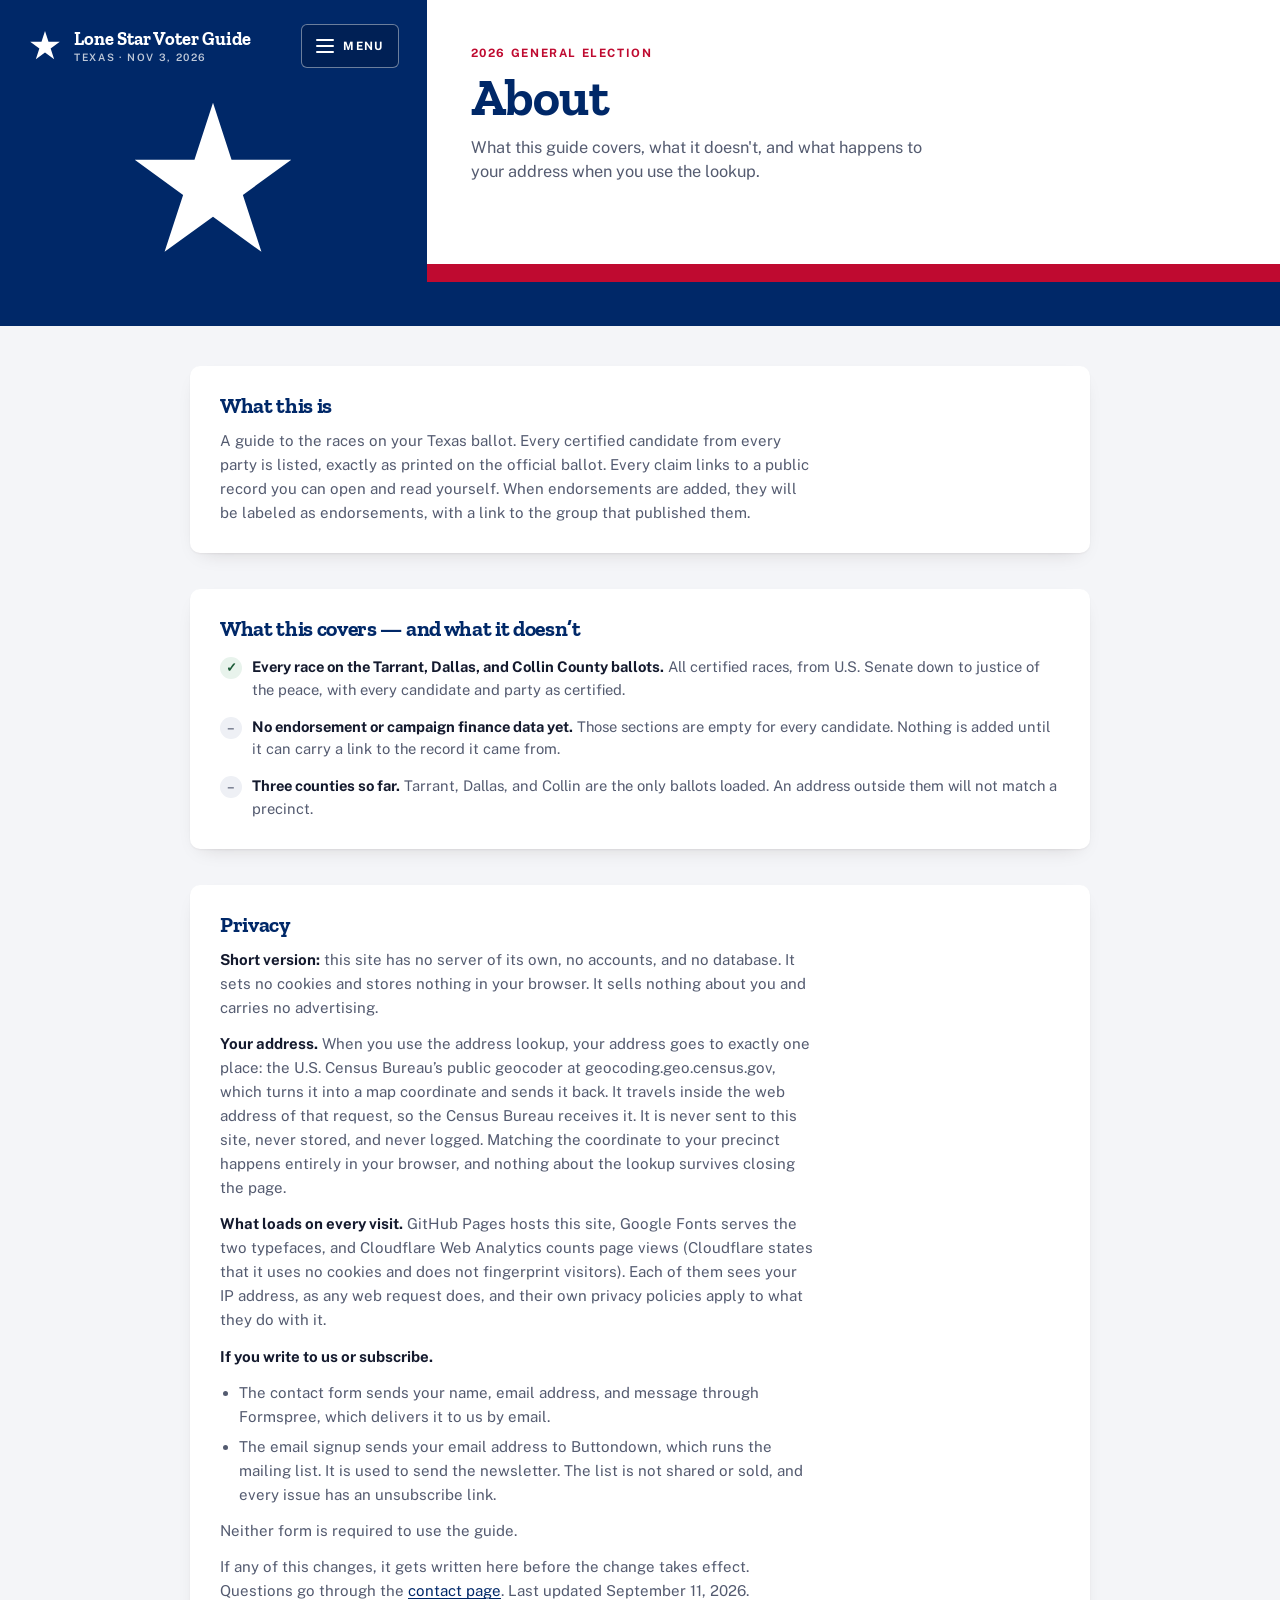
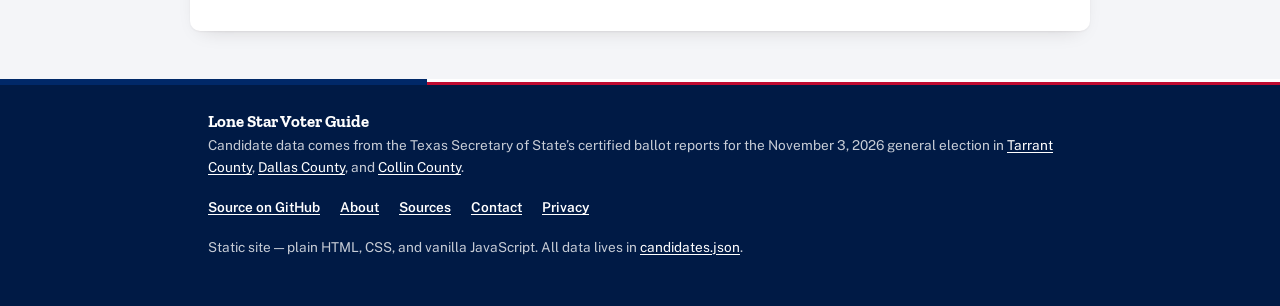
==== about.html @ c7fd29d8 "Rename to Lone Star Voter Guide and apply flag redesign" ====
<!DOCTYPE html>
<html lang="en">
<head>
<meta charset="utf-8">
<meta name="viewport" content="width=device-width, initial-scale=1">
<title>About &mdash; Lone Star Voter Guide</title>
<meta name="description" content="What the Lone Star Voter Guide covers and what it doesn't, and how your address is handled.">
<meta name="theme-color" content="#002868">
<link rel="icon" href="favicon.svg" type="image/svg+xml">
<link rel="preconnect" href="https://fonts.googleapis.com">
<link rel="preconnect" href="https://fonts.gstatic.com" crossorigin>
<link rel="stylesheet" href="https://fonts.googleapis.com/css2?family=Public+Sans:wght@400;500;600;700;800&family=Zilla+Slab:wght@600;700&display=swap">
<link rel="stylesheet" href="styles.css">
</head>
<body class="page-about">

<header class="site-header">
  <div class="hoist">
    <div class="masthead">
      <a class="brand" href="index.html">
        <svg class="brand-star" viewBox="0 0 100 100" aria-hidden="true" focusable="false"><path fill="currentColor" d="M50 6 L60.3 37.6 L93.5 37.6 L66.6 57.2 L76.9 88.8 L50 69.3 L23.1 88.8 L33.4 57.2 L6.5 37.6 L39.7 37.6 Z"/></svg>
        <span class="brand-name">Lone Star Voter Guide<small>Texas &middot; Nov 3, 2026</small></span>
      </a>
      <button type="button" class="nav-toggle" id="nav-toggle"
        aria-expanded="false" aria-controls="site-nav">
        <span class="nav-bars" aria-hidden="true"></span>
        <span>Menu</span>
      </button>
    </div>

    <nav class="site-nav" id="site-nav" aria-label="Site">
      <ul>
        <li><a href="index.html">Guide</a></li>
        <li><a href="about.html" aria-current="page">About</a></li>
        <li><a href="contact.html">Contact</a></li>
      </ul>
    </nav>

    <svg class="hoist-star" viewBox="0 0 100 100" aria-hidden="true" focusable="false"><path fill="currentColor" d="M50 6 L60.3 37.6 L93.5 37.6 L66.6 57.2 L76.9 88.8 L50 69.3 L23.1 88.8 L33.4 57.2 L6.5 37.6 L39.7 37.6 Z"/></svg>
  </div>

  <div class="stripes">
    <div class="stripe-white">
      <div class="stripe-inner">
        <p class="eyebrow">2026 general election</p>
        <h1>About</h1>
        <p class="mission">What this guide covers, what it doesn't, and what happens to your address
      when you use the lookup.</p>
      </div>
    </div>
    <div class="stripe-red stripe-thin" aria-hidden="true"></div>
  </div>
</header>

<div class="wrap page">

  <section class="panel about" aria-labelledby="what-title">
    <h2 id="what-title">What this is</h2>
    <p>A guide to the races on your Texas ballot. Every certified candidate from every party is
      listed, exactly as printed on the official ballot. Every claim links to a public record you
      can open and read yourself. When endorsements are added, they will be labeled as
      endorsements, with a link to the group that published them.</p>
  </section>

  <section class="panel scope" aria-labelledby="scope-title">
    <h2 id="scope-title">What this covers &mdash; and what it doesn&rsquo;t</h2>
    <ul class="scope-list">
      <li class="scope-yes"><strong>Every race on the Tarrant, Dallas, and Collin County ballots.</strong>
        All certified races, from U.S. Senate down to justice of the peace, with every candidate
        and party as certified.</li>
      <li class="scope-no"><strong>No endorsement or campaign finance data yet.</strong> Those
        sections are empty for every candidate. Nothing is added until it can carry a link to the
        record it came from.</li>
      <li class="scope-no"><strong>Three counties so far.</strong> Tarrant, Dallas, and Collin are the
        only ballots loaded. An address outside them will not match a precinct.</li>
    </ul>
  </section>

  <section class="panel about" id="privacy" aria-labelledby="privacy-title">
    <h2 id="privacy-title">Privacy</h2>
    <p><strong>Short version:</strong> this site has no server of its own, no accounts, and no
      database. It sets no cookies and stores nothing in your browser. It sells nothing about you
      and carries no advertising.</p>

    <p><strong>Your address.</strong> When you use the address lookup, your address goes to exactly
      one place: the U.S. Census Bureau&rsquo;s public geocoder at geocoding.geo.census.gov, which
      turns it into a map coordinate and sends it back. It travels inside the web address of that
      request, so the Census Bureau receives it. It is never sent to this site, never stored, and
      never logged. Matching the coordinate to your precinct happens entirely in your browser, and
      nothing about the lookup survives closing the page.</p>

    <p><strong>What loads on every visit.</strong> GitHub Pages hosts this site, Google Fonts serves
      the two typefaces, and Cloudflare Web Analytics counts page views (Cloudflare states that it
      uses no cookies and does not fingerprint visitors). Each of them sees your IP address, as any
      web request does, and their own privacy policies apply to what they do with it.</p>

    <p><strong>If you write to us or subscribe.</strong></p>
    <ul>
      <li>The contact form sends your name, email address, and message through Formspree, which
        delivers it to us by email.</li>
      <li>The email signup sends your email address to Buttondown, which runs the mailing list. It
        is used to send the newsletter. The list is not shared or sold, and every issue has an
        unsubscribe link.</li>
    </ul>
    <p>Neither form is required to use the guide.</p>

    <p>If any of this changes, it gets written here before the change takes effect. Questions go
      through the <a href="contact.html">contact page</a>. Last updated September 11, 2026.</p>
  </section>

</div>

<footer class="site-footer">
  <div class="wrap">
    <p class="footer-name">Lone Star Voter Guide</p>
    <p>Candidate data comes from the Texas Secretary of State&rsquo;s certified ballot reports for
      the November 3, 2026 general election in
      <a href="sources/ballot-certification-2026-11-03.pdf">Tarrant County</a>,
      <a href="sources/ballot-certification-dallas-2026-11-03.pdf">Dallas County</a>, and
      <a href="sources/ballot-certification-collin-2026-11-03.pdf">Collin County</a>.</p>
    <ul class="footer-links">
      <li><a href="https://github.com/andrewwimmer/texas-voter-guide">Source on GitHub</a></li>
      <li><a href="about.html">About</a></li>
      <li><a href="sources.html">Sources</a></li>
      <li><a href="contact.html">Contact</a></li>
      <li><a href="about.html#privacy">Privacy</a></li>
    </ul>
    <p>Static site &mdash; plain HTML, CSS, and vanilla JavaScript. All data lives in
      <a href="candidates.json">candidates.json</a>.</p>
  </div>
</footer>

<script src="nav.js"></script>
<!-- Cloudflare Web Analytics --><script type='module' src='https://static.cloudflareinsights.com/beacon.min.js' data-cf-beacon='{"token": "117463850c114cb5905c8908d6b514a8"}'></script><!-- End Cloudflare Web Analytics -->
</body>
</html>
---- styles.css ----
/* Lone Star Voter Guide — presentation only.

   Mobile first: every base rule targets a phone held in one hand, and
   min-width queries only ever add width, never rearrange meaning.

   The page has three densities, in this order, and the spacing scale exists
   to keep them apart: a heavy red hero, a run of quiet explanatory panels,
   and then the ballot itself — a long list that has to stay scannable for
   several hundred lines. */

:root {
  --bg: #f4f5f8;
  --surface: #ffffff;
  --surface-sunk: #eef0f5;
  --text: #141a2e;
  --muted: #545b70;
  --faint: #6f7588;
  --line: #dde0e8;
  --line-strong: #c3c8d4;
  --hairline: #eceef3;

  --accent: #002868;          /* Texas flag blue; 13:1 on --bg */
  --accent-dark: #001a45;
  --accent-deep: #00133a;
  --accent-soft: #eaeef6;
  --accent-line: #c7d0e2;

  /* The flag itself. Blue is also --accent; red is kept to the header stripe,
     the election-day tile, and a few calls to action, never candidate rows. */
  --flag-blue: #002868;
  --flag-red: #bf0a30;
  --flag-red-dark: #940826;

  --warn-bg: #fdf6e6;
  --warn-line: #d6a94a;
  --warn-accent: #9a6b0e;
  --warn-text: #4a3a12;

  /* Party colors carry no meaning on their own — every chip also states the
     party in words and stamps a distinctly shaped glyph. Color is the third
     signal, never the only one. */
  --rep: #8a1518;
  --rep-bg: #f9ecea;
  --dem: #164a80;
  --dem-bg: #eaf1f8;
  --lib: #7a5310;
  --lib-bg: #fbf2df;
  --grn: #1b5b37;
  --grn-bg: #e8f3ec;

  --serif: "Zilla Slab", Rockwell, "Roboto Slab", Georgia, serif;
  --sans: "Public Sans", -apple-system, BlinkMacSystemFont, "Segoe UI", Roboto, Arial, sans-serif;

  --r-sm: 6px;
  --r: 10px;
  --r-lg: 14px;

  /* Cards are lifted off the page instead of boxed in. Two layers: a tight
     contact shadow so edges read at all, and a wide soft one for depth. */
  --shadow: 0 1px 2px rgba(40, 26, 22, 0.05), 0 8px 20px -12px rgba(40, 26, 22, 0.22);
  --shadow-lift: 0 2px 4px rgba(40, 26, 22, 0.06), 0 14px 30px -14px rgba(40, 26, 22, 0.28);

  /* One spacing rhythm for the whole page. Panels sit a --gap apart;
     jurisdiction groups get --gap-group, which is deliberately much larger —
     that gap is the only thing separating one office's races from the next. */
  --gap: 28px;
  --gap-group: 56px;
}

* { box-sizing: border-box; }

html {
  -webkit-text-size-adjust: 100%;
  scroll-behavior: smooth;
  color-scheme: light;
}

body {
  margin: 0;
  background: var(--bg);
  color: var(--text);
  font-family: var(--sans);
  font-size: 17px;
  line-height: 1.6;
  -webkit-font-smoothing: antialiased;
  text-rendering: optimizeLegibility;
}

h1, h2, h3 {
  font-family: var(--serif);
  font-weight: 700;
  line-height: 1.15;
  letter-spacing: -0.015em;
  color: var(--accent);
}

p { margin: 0 0 12px; }
p:last-child { margin-bottom: 0; }

.wrap {
  max-width: 900px;
  margin: 0 auto;
  padding: 0 18px;
}

a {
  color: var(--accent);
  text-underline-offset: 2px;
  text-decoration-thickness: 1px;
}

a:hover { color: var(--accent-dark); }

:focus-visible {
  outline: 3px solid var(--accent);
  outline-offset: 2px;
  border-radius: 4px;
}

.visually-hidden {
  position: absolute;
  width: 1px;
  height: 1px;
  margin: -1px;
  padding: 0;
  overflow: hidden;
  clip-path: inset(50%);
  white-space: nowrap;
}

/* Shared eyebrow: small, tracked, uppercase. Used above every major heading
   so each section announces its kind before its name. */
.eyebrow {
  margin: 0 0 8px;
  font-family: var(--sans);
  font-size: 0.72rem;
  font-weight: 700;
  text-transform: uppercase;
  letter-spacing: 0.14em;
  color: var(--faint);
}

/* ==========================================================================
   Header — laid out as the Texas flag. A blue hoist carries the lone star,
   the name, and the menu; beside it (below it on a phone) a white stripe
   holds the page title and a red stripe holds the one thing to do here:
   the address lookup. Pages without a lookup keep a thin red stripe so the
   flag still reads.
   ========================================================================== */

.site-header {
  display: grid;
  grid-template-columns: 1fr;
  background: var(--flag-blue);
  color: #fff;
}

.hoist {
  display: flex;
  flex-direction: column;
  padding: 14px 18px;
  background: var(--flag-blue);
}

.brand {
  display: inline-flex;
  align-items: center;
  gap: 12px;
  min-height: 44px;
  color: #fff;
  text-decoration: none;
}

.brand:hover { color: #fff; }

.brand-star {
  flex: 0 0 auto;
  width: 34px;
  height: 34px;
}

.brand-name {
  font-family: var(--serif);
  font-weight: 700;
  font-size: 1.15rem;
  line-height: 1.1;
}

.brand-name small {
  display: block;
  margin-top: 3px;
  font-family: var(--sans);
  font-size: 0.64rem;
  font-weight: 600;
  letter-spacing: 0.16em;
  text-transform: uppercase;
  color: rgba(255, 255, 255, 0.75);
}

/* The big star only appears once the hoist becomes its own column. */
.hoist-star { display: none; }

.stripes { display: grid; }

.stripe-white {
  padding: 28px 18px 26px;
  background: #fff;
  color: var(--text);
}

.stripe-inner { max-width: 660px; }

.stripe-white .eyebrow {
  margin-bottom: 10px;
  color: var(--flag-red);
}

.site-header h1 {
  margin: 0 0 10px;
  font-size: clamp(2.2rem, 9vw, 3.2rem);
  line-height: 1.02;
  letter-spacing: -0.01em;
  color: var(--flag-blue);
  text-wrap: balance;
}

.mission {
  margin: 0;
  max-width: 46ch;
  font-size: 1.02rem;
  line-height: 1.5;
  color: var(--muted);
}

.stripe-red {
  background: var(--flag-red);
  color: #fff;
}

.stripe-thin { height: 12px; }

/* ---------- The lookup, living in the red stripe ----------
   .site-header .lookup outranks the plain .panel/.lookup card rules further
   down, including their wider-screen padding. */

.site-header .lookup {
  margin: 0;
  padding: 22px 18px 26px;
  background: var(--flag-red);
  border-radius: 0;
  box-shadow: none;
}

.site-header .lookup h2 {
  margin: 0 0 12px;
  font-size: 1.4rem;
  color: #fff;
}

.site-header .lookup-form label { color: rgba(255, 255, 255, 0.88); }

.site-header .lookup-row input {
  background: #fff;
  border: 2px solid #fff;
}

.site-header .lookup-row input:focus-visible {
  outline: 3px solid var(--flag-blue);
  outline-offset: 0;
}

.site-header .lookup-row button {
  font-weight: 700;
  background: var(--flag-blue);
}

.site-header .lookup-row button:hover:not(:disabled) { background: var(--accent-dark); }

.site-header .lookup-row button:focus-visible,
.site-header .brand:focus-visible {
  outline: 3px solid #fff;
  outline-offset: 2px;
}

.site-header .lookup-privacy {
  background: rgba(0, 0, 0, 0.16);
  color: rgba(255, 255, 255, 0.92);
}

.site-header .lookup-privacy strong { color: #fff; }
.site-header .lookup-privacy code { background: rgba(255, 255, 255, 0.16); }

.coverage {
  margin: 14px 0 0;
  padding: 10px 14px;
  max-width: 62ch;
  border-left: 4px solid rgba(255, 255, 255, 0.6);
  border-radius: 0 var(--r-sm) var(--r-sm) 0;
  background: rgba(0, 0, 0, 0.16);
  font-size: 0.9rem;
  line-height: 1.5;
  color: rgba(255, 255, 255, 0.92);
}

.coverage strong { color: #fff; }

/* Status and the matched-precinct panel keep their own light backgrounds, so
   they take dark text back from the header. */
.site-header .lookup-status { color: var(--muted); }
.site-header .lookup-status-warn { color: var(--warn-text); }
.site-header .lookup-status-error { color: var(--accent-dark); }
.site-header .lookup-result { color: var(--text); }

@media (min-width: 620px) {
  .stripe-white { padding: 36px 28px 30px; }
  .site-header .lookup { padding: 26px 28px 30px; }
}

@media (min-width: 900px) {
  .site-header { grid-template-columns: minmax(300px, 1fr) 2fr; }

  .hoist { padding: 24px 28px 30px; }

  .hoist-star {
    display: block;
    width: 58%;
    max-width: 180px;
    margin: auto;
    padding-block: 24px;
  }

  .stripe-white { padding: 44px 44px 36px; }
  .site-header .lookup { padding: 30px 44px 34px; }
  .stripe-thin { height: 18px; padding: 0; }
}


/* ---------- Masthead + navigation ----------
   A hamburger at every width: the links stay collapsed behind the button on
   desktop as on a phone. The button is the single source of state
   (aria-expanded); .is-open on the nav is only ever derived from it. */

.masthead {
  display: flex;
  align-items: center;
  justify-content: space-between;
  gap: 16px;
}

.masthead .eyebrow { margin-bottom: 0; }

.nav-toggle {
  flex: 0 0 auto;
  display: inline-flex;
  align-items: center;
  gap: 9px;
  min-height: 44px;
  padding: 9px 14px;
  font: inherit;
  font-size: 0.72rem;
  font-weight: 700;
  text-transform: uppercase;
  letter-spacing: 0.12em;
  color: #fff;
  background: rgba(0, 0, 0, 0.18);
  border: 1px solid rgba(255, 255, 255, 0.42);
  border-radius: var(--r-sm);
  cursor: pointer;
  -webkit-appearance: none;
  appearance: none;
}

.nav-toggle:hover { background: rgba(0, 0, 0, 0.3); }

/* The red band swallows a red focus ring, so the hero's controls take a white
   one instead. */
.nav-toggle:focus-visible,
.site-nav a:focus-visible {
  outline: 3px solid #fff;
  outline-offset: 2px;
}

/* Three bars from one element: the middle is the span, the outer two its
   pseudo-elements. Open, the middle drops out and the others cross. */
.nav-bars,
.nav-bars::before,
.nav-bars::after {
  display: block;
  width: 18px;
  height: 2px;
  background: #fff;
  border-radius: 2px;
  transition: transform 0.16s ease, top 0.16s ease, background-color 0.16s ease;
}

.nav-bars {
  position: relative;
}

.nav-bars::before,
.nav-bars::after {
  content: "";
  position: absolute;
  left: 0;
}

.nav-bars::before { top: -6px; }
.nav-bars::after { top: 6px; }

.nav-toggle[aria-expanded="true"] .nav-bars { background: transparent; }

.nav-toggle[aria-expanded="true"] .nav-bars::before {
  top: 0;
  transform: rotate(45deg);
}

.nav-toggle[aria-expanded="true"] .nav-bars::after {
  top: 0;
  transform: rotate(-45deg);
}

.site-nav { display: none; }
.site-nav.is-open { display: block; }

.site-nav ul {
  list-style: none;
  margin: 16px 0 2px;
  padding: 6px;
  display: flex;
  flex-direction: column;
  gap: 2px;
  background: rgba(0, 0, 0, 0.18);
  border-radius: var(--r-sm);
}

.site-nav a {
  display: block;
  min-height: 44px;
  padding: 11px 13px;
  border-radius: var(--r-sm);
  color: #fff;
  font-weight: 600;
  font-size: 0.98rem;
  text-decoration: none;
}

.site-nav a:hover {
  color: #fff;
  background: rgba(255, 255, 255, 0.14);
}

/* The current page is marked by weight and a held highlight, not by colour
   alone. */
.site-nav a[aria-current="page"] {
  background: rgba(255, 255, 255, 0.18);
  font-weight: 700;
}

/* ==========================================================================
   Page body rhythm
   ========================================================================== */

.page { padding: var(--gap) 0 0; }

.panel { margin: 0 0 var(--gap); }

.panel > h2 {
  margin: 0 0 8px;
  font-size: 1.3rem;
}

/* ---------- How it works ---------- */

.steps {
  list-style: none;
  counter-reset: step;
  margin: 0;
  padding: 0;
  display: grid;
  gap: 16px;
}

.steps li {
  counter-increment: step;
  position: relative;
  padding-left: 44px;
  min-height: 32px;
}

.steps li::before {
  content: counter(step);
  position: absolute;
  left: 0;
  top: 1px;
  width: 30px;
  height: 30px;
  border-radius: 50%;
  background: var(--accent);
  color: #fff;
  font-family: var(--serif);
  font-weight: 700;
  font-size: 1rem;
  display: flex;
  align-items: center;
  justify-content: center;
}

.step-title {
  display: block;
  font-weight: 600;
  font-size: 0.98rem;
  line-height: 1.35;
}

.step-body {
  display: block;
  color: var(--muted);
  font-size: 0.9rem;
  line-height: 1.5;
}

/* ---------- Section divider ----------
   Used where two unrelated forms share a page: the rule breaks the rhythm and
   the note names what comes next, so the second form is read as a new ask
   rather than as more of the first one. */

.section-divider {
  margin: var(--gap-group) 0 10px;
  border: 0;
  border-top: 1px solid var(--line-strong);
}

.section-divider-note {
  margin: 0 0 14px;
  font-size: 0.74rem;
  font-weight: 700;
  text-transform: uppercase;
  letter-spacing: 0.1em;
  color: var(--faint);
}

/* ---------- Email signup ----------
   Tinted, not white: it must never be mistaken for the address lookup. */

.signup {
  padding: 22px 20px;
  background: var(--accent-soft);
  border-radius: var(--r);
  box-shadow: var(--shadow);
}

.signup h2 {
  margin: 0 0 6px;
  font-size: 1.28rem;
}

.signup-intro {
  margin: 0 0 16px;
  font-size: 0.95rem;
  line-height: 1.5;
  max-width: 56ch;
  color: var(--muted);
}

.signup .embeddable-buttondown-form {
  display: flex;
  flex-direction: column;
  gap: 10px;
}

.signup .embeddable-buttondown-form label {
  font-size: 0.74rem;
  font-weight: 700;
  text-transform: uppercase;
  letter-spacing: 0.1em;
  color: var(--muted);
}

.signup .embeddable-buttondown-form input[type="email"] {
  font: inherit;
  min-width: 0;
  min-height: 48px;
  padding: 12px 14px;
  border: 1px solid var(--accent-line);
  border-radius: var(--r-sm);
  background: var(--surface);
  color: var(--text);
}

.signup .embeddable-buttondown-form input[type="submit"] {
  font: inherit;
  font-weight: 600;
  min-height: 48px;
  padding: 12px 22px;
  border: 0;
  border-radius: var(--r-sm);
  background: var(--accent);
  color: #fff;
  cursor: pointer;
  white-space: nowrap;
  -webkit-appearance: none;
  appearance: none;
}

.signup .embeddable-buttondown-form input[type="submit"]:hover { background: var(--accent-dark); }

.signup .embeddable-buttondown-form p {
  margin: 0;
  font-size: 0.76rem;
  color: var(--faint);
}

.signup .embeddable-buttondown-form p a { color: var(--faint); }
.signup .embeddable-buttondown-form p a:hover { color: var(--accent); }

/* ---------- Data-status notice ---------- */

.banner {
  padding: 16px 18px;
  background: var(--warn-bg);
  border-left: 5px solid var(--warn-line);
  border-radius: 0 var(--r) var(--r) 0;
  color: var(--warn-text);
  font-size: 0.92rem;
  line-height: 1.55;
  box-shadow: var(--shadow);
}

.banner p { margin: 0 0 10px; }
.banner p:last-child { margin-bottom: 0; }

.banner-title {
  font-family: var(--sans);
  font-size: 0.74rem;
  font-weight: 700;
  text-transform: uppercase;
  letter-spacing: 0.1em;
  color: var(--warn-accent);
}

.banner a { color: var(--warn-accent); }

/* ---------- Address lookup ---------- */

.lookup {
  background: var(--surface);
  border-radius: var(--r);
  padding: 22px 20px;
  box-shadow: var(--shadow);
}

.lookup h2 {
  margin: 0 0 8px;
  font-size: 1.32rem;
}

.lookup-intro {
  margin: 0 0 18px;
  color: var(--muted);
  font-size: 0.95rem;
  line-height: 1.55;
  max-width: 60ch;
}

.lookup-intro strong { color: var(--text); }

.lookup-form label {
  display: block;
  font-size: 0.74rem;
  font-weight: 700;
  text-transform: uppercase;
  letter-spacing: 0.1em;
  color: var(--muted);
  margin-bottom: 7px;
}

.lookup-row {
  display: flex;
  flex-direction: column;
  gap: 10px;
}

.lookup-row input {
  flex: 1;
  min-width: 0;
  font: inherit;
  min-height: 48px;
  padding: 12px 14px;
  border: 1px solid var(--line-strong);
  border-radius: var(--r-sm);
  background: var(--surface-sunk);
  color: var(--text);
}

.lookup-row input::placeholder { color: #8d93a3; }

.lookup-row button {
  font: inherit;
  font-weight: 600;
  min-height: 48px;
  padding: 12px 22px;
  border: 0;
  border-radius: var(--r-sm);
  background: var(--accent);
  color: #fff;
  cursor: pointer;
  white-space: nowrap;
}

.lookup-row button:hover:not(:disabled) { background: var(--accent-dark); }

.lookup-row button:disabled {
  opacity: 0.6;
  cursor: progress;
}

.lookup-privacy {
  margin: 16px 0 0;
  padding: 14px 16px;
  background: var(--surface-sunk);
  border-radius: var(--r-sm);
  font-size: 0.87rem;
  line-height: 1.55;
  color: var(--muted);
}

.lookup-privacy strong { color: var(--text); }

.lookup-privacy code,
.banner code {
  font-size: 0.88em;
  background: rgba(0, 0, 0, 0.05);
  padding: 1px 5px;
  border-radius: 4px;
  word-break: break-all;
}

/* ---------- Lookup status ---------- */

.lookup-status {
  margin-top: 14px;
  padding: 12px 14px;
  border-radius: var(--r-sm);
  background: var(--surface-sunk);
  font-size: 0.92rem;
  color: var(--muted);
}

.lookup-status-warn {
  background: var(--warn-bg);
  color: var(--warn-text);
  box-shadow: inset 4px 0 0 var(--warn-line);
  padding-left: 16px;
}

.lookup-status-error {
  background: var(--accent-soft);
  color: var(--accent-dark);
  font-weight: 500;
  box-shadow: inset 4px 0 0 var(--accent);
  padding-left: 16px;
}

/* ---------- Matched precinct panel ---------- */

.lookup-result {
  margin-top: 18px;
  border-radius: var(--r);
  background: var(--accent-soft);
  padding: 18px 18px 16px;
  box-shadow: inset 5px 0 0 var(--accent);
}

.ballot-head { margin-bottom: 2px; }

.ballot-precinct-label {
  margin: 0;
  font-size: 0.72rem;
  font-weight: 700;
  text-transform: uppercase;
  letter-spacing: 0.12em;
  color: var(--muted);
}

.ballot-precinct {
  margin: 2px 0 0;
  font-family: var(--serif);
  font-size: 2.2rem;
  font-weight: 700;
  line-height: 1.05;
  color: var(--accent);
  letter-spacing: -0.02em;
}

.ballot-address {
  margin: 5px 0 0;
  font-size: 0.88rem;
  color: var(--muted);
}

.ballot-why {
  margin: 16px 0 10px;
  font-size: 0.93rem;
  font-weight: 500;
}

.district-list {
  list-style: none;
  margin: 0;
  padding: 0;
  border-top: 1px solid var(--accent-line);
}

.district-list li {
  display: flex;
  flex-direction: column;
  gap: 1px;
  padding: 10px 0;
  border-bottom: 1px solid var(--accent-line);
}

.district-label {
  font-size: 0.72rem;
  font-weight: 700;
  text-transform: uppercase;
  letter-spacing: 0.08em;
  color: var(--muted);
}

.district-value { font-weight: 600; }

.district-unknown {
  font-weight: 400;
  font-style: italic;
  color: var(--muted);
}

.district-note {
  font-size: 0.84rem;
  color: var(--warn-text);
  background: var(--warn-bg);
  box-shadow: inset 3px 0 0 var(--warn-line);
  padding: 4px 10px;
  margin-top: 5px;
  border-radius: 0 4px 4px 0;
}

.ballot-actions {
  display: flex;
  flex-wrap: wrap;
  gap: 10px;
  margin-top: 16px;
}

.ballot-actions button {
  font: inherit;
  font-size: 0.93rem;
  font-weight: 600;
  min-height: 44px;
  padding: 10px 18px;
  border-radius: var(--r-sm);
  cursor: pointer;
  border: 0;
}

.ballot-toggle {
  background: var(--accent);
  color: #fff;
}

.ballot-toggle:hover { background: var(--accent-dark); }

.ballot-clear {
  background: var(--surface);
  color: var(--text);
  box-shadow: inset 0 0 0 1px var(--accent-line);
}

.ballot-clear:hover {
  color: var(--accent);
  box-shadow: inset 0 0 0 1px var(--accent);
}

/* ==========================================================================
   Landing page

   Everything between the address field and the race list on a first visit.
   The list itself is not on the page yet, so these panels carry the whole
   first screen: what the lookup is for, when to vote, where the data came
   from, and what is missing from it.
   ========================================================================== */

/* ---------- First-load gate ----------
   Stands in the slot the race list will occupy. The red top edge ties it to
   the lookup above it: same decision, second half of it. */

.gate {
  background: var(--surface);
  border-radius: var(--r);
  border-top: 4px solid var(--accent);
  padding: 22px 20px;
  box-shadow: var(--shadow);
}

.gate h2 {
  margin: 0 0 10px;
  font-size: 1.25rem;
}

.gate p {
  color: var(--muted);
  font-size: 0.95rem;
  line-height: 1.55;
  max-width: 60ch;
}

.gate strong { color: var(--text); }

.gate-action { margin: 18px 0 4px; }

/* A button, not an anchor: it reveals content rather than navigating. Styled
   as a link so it reads as the quieter second option next to "Find my races",
   but sized to the 44px touch target every other control on the page keeps. */
.gate-link {
  font: inherit;
  font-size: 1rem;
  font-weight: 600;
  cursor: pointer;
  display: inline-block;
  min-height: 44px;
  padding: 10px 0;
  border: 0;
  background: none;
  color: var(--accent);
  text-align: left;
  text-decoration: underline;
  text-underline-offset: 3px;
  text-decoration-thickness: 1px;
}

.gate-link:hover {
  color: var(--accent-dark);
  text-decoration-thickness: 2px;
}

.gate-hint {
  margin: 0;
  color: var(--faint);
  font-size: 0.85rem;
  line-height: 1.5;
}

/* The revealed list. No display of its own, so [hidden] keeps working. */
.browse:focus { outline: none; }

/* ---------- Key dates ---------- */

.dates {
  background: var(--surface);
  border-radius: var(--r);
  padding: 22px 20px;
  box-shadow: var(--shadow);
}

.dates h2 {
  margin: 0 0 14px;
  font-size: 1.25rem;
}

.date-list {
  list-style: none;
  margin: 0;
  padding: 0;
  display: grid;
  gap: 12px;
}

.date-list li {
  display: flex;
  gap: 14px;
  padding: 14px 16px;
  background: var(--surface-sunk);
  border-radius: var(--r-sm);
}

/* Fixed-width date column so the two rows line up their titles regardless of
   how long the date reads. */
.date-when {
  flex: 0 0 4.4rem;
  display: flex;
  flex-direction: column;
  gap: 2px;
}

.date-month {
  font-size: 0.7rem;
  font-weight: 700;
  text-transform: uppercase;
  letter-spacing: 0.11em;
  color: var(--faint);
}

.date-day {
  font-family: var(--serif);
  font-size: 1.45rem;
  font-weight: 700;
  line-height: 1;
  color: var(--accent);
}

.date-title {
  display: block;
  font-weight: 600;
  font-size: 1rem;
  line-height: 1.3;
}

.date-body {
  display: block;
  margin-top: 3px;
  color: var(--muted);
  font-size: 0.88rem;
  line-height: 1.5;
}

/* The registration deadline is a rule, not a date on the calendar above it,
   so it sits outside the list and is tinted to say so. */
.date-note {
  margin: 16px 0 0;
  padding: 12px 14px;
  background: var(--accent-soft);
  border-radius: var(--r-sm);
  color: var(--accent-dark);
  font-size: 0.87rem;
  line-height: 1.55;
}

.date-note strong { color: var(--accent-deep); }

/* ---------- Data provenance ---------- */

.provenance {
  background: var(--surface);
  border-radius: var(--r);
  padding: 22px 20px;
  box-shadow: var(--shadow);
}

.provenance h2 {
  margin: 0 0 14px;
  font-size: 1.25rem;
}

.prov-list {
  margin: 0;
  display: grid;
  gap: 14px;
}

.prov-item {
  padding: 14px 16px;
  background: var(--surface-sunk);
  border-left: 3px solid var(--accent-line);
  border-radius: 0 var(--r-sm) var(--r-sm) 0;
}

/* The number is the headline: it is the thing a reader can go and count. */
.prov-item dt {
  margin: 0 0 5px;
  font-family: var(--serif);
  font-size: 1.08rem;
  font-weight: 700;
  line-height: 1.2;
  color: var(--text);
}

.prov-item dd {
  margin: 0;
  color: var(--muted);
  font-size: 0.89rem;
  line-height: 1.55;
}

.prov-meta {
  display: block;
  margin-top: 7px;
  font-size: 0.83rem;
  color: var(--faint);
}

.prov-meta code {
  font-family: ui-monospace, SFMono-Regular, Menlo, Consolas, monospace;
  font-size: 0.92em;
  word-break: break-all;
}

/* ---------- Coverage and gaps ---------- */

.scope {
  background: var(--surface);
  border-radius: var(--r);
  padding: 22px 20px;
  box-shadow: var(--shadow);
}

.scope h2 {
  margin: 0 0 14px;
  font-size: 1.25rem;
}

.scope-list {
  list-style: none;
  margin: 0;
  padding: 0;
  display: grid;
  gap: 14px;
}

/* Marker shape carries the meaning as well as the color: a check for what is
   here, a dash for what is not. */
.scope-list li {
  position: relative;
  padding-left: 32px;
  color: var(--muted);
  font-size: 0.92rem;
  line-height: 1.55;
}

.scope-list li::before {
  position: absolute;
  left: 0;
  top: 1px;
  width: 22px;
  height: 22px;
  border-radius: 50%;
  display: flex;
  align-items: center;
  justify-content: center;
  font-size: 0.8rem;
  font-weight: 700;
}

.scope-yes::before {
  content: "\2713";
  background: var(--grn-bg);
  color: var(--grn);
}

.scope-no::before {
  content: "\2013";
  background: var(--surface-sunk);
  color: var(--faint);
}

.scope-list strong { color: var(--text); }

/* ---------- Where to find endorsements ---------- */

.endorsements {
  background: var(--surface);
  border-radius: var(--r);
  padding: 22px 20px;
  box-shadow: var(--shadow);
}

.endorsements h2 {
  margin: 0 0 10px;
  font-size: 1.25rem;
}

.endorsements-intro {
  margin: 0 0 16px;
  color: var(--muted);
  font-size: 0.94rem;
  line-height: 1.6;
  max-width: 66ch;
}

.endorsement-list {
  list-style: none;
  margin: 0;
  padding: 0;
  display: grid;
  gap: 10px;
}

/* Each entry names the organization and then its host, so the destination is
   visible on paper and to anyone who cannot hover the link. */
.endorsement-list li {
  padding: 12px 14px;
  background: var(--surface-sunk);
  border-radius: var(--r-sm);
  font-size: 0.94rem;
  line-height: 1.5;
}

.endorsement-host {
  display: block;
  margin-top: 2px;
  color: var(--faint);
  font-size: 0.86rem;
}

.endorsements-note {
  margin: 16px 0 0;
  color: var(--faint);
  font-size: 0.86rem;
  line-height: 1.55;
  max-width: 66ch;
}

/* ---------- About page prose ----------
   Also the one-line pointer to the about page that stands in for the moved
   blocks on the guide. */

.about {
  background: var(--surface);
  border-radius: var(--r);
  padding: 22px 20px;
  box-shadow: var(--shadow);
}

.about h2 {
  margin: 0 0 10px;
  font-size: 1.25rem;
}

.about p,
.about ul {
  margin: 0 0 12px;
  color: var(--muted);
  font-size: 0.94rem;
  line-height: 1.6;
  max-width: 66ch;
}

.about ul { padding-left: 1.25em; }
.about li + li { margin-top: 6px; }

.about > :last-child { margin-bottom: 0; }

.about strong { color: var(--text); }

/* ==========================================================================
   Filter bar

   A labelled panel sitting in the normal flow above the results.
   ========================================================================== */

.controls {
  display: grid;
  grid-template-columns: 1fr 1fr;
  gap: 12px;
  margin: 0 0 6px;
  padding: 16px;
  background: var(--surface);
  border-radius: var(--r);
  box-shadow: var(--shadow);
}

.control {
  display: flex;
  flex-direction: column;
  gap: 6px;
  min-width: 0;
}

.control-wide { grid-column: 1 / -1; }

.control label {
  font-size: 0.7rem;
  font-weight: 700;
  text-transform: uppercase;
  letter-spacing: 0.11em;
  color: var(--faint);
}

.control select,
.control input,
.control button {
  font: inherit;
  font-size: 0.94rem;
  min-height: 46px;
  padding: 10px 12px;
  border: 1px solid var(--line-strong);
  border-radius: var(--r-sm);
  background: var(--surface);
  color: inherit;
  max-width: 100%;
  min-width: 0;
}

.control select {
  -webkit-appearance: none;
  appearance: none;
  padding-right: 32px;
  background-image: url("data:image/svg+xml,%3Csvg xmlns='http://www.w3.org/2000/svg' viewBox='0 0 12 8'%3E%3Cpath d='M1 1.5 6 6.5 11 1.5' fill='none' stroke='%235d574f' stroke-width='1.6' stroke-linecap='round' stroke-linejoin='round'/%3E%3C/svg%3E");
  background-repeat: no-repeat;
  background-position: right 12px center;
  background-size: 11px;
}

.control button {
  cursor: pointer;
  background: var(--surface-sunk);
  border-color: var(--line-strong);
  color: var(--muted);
  font-weight: 600;
  font-size: 0.88rem;
  white-space: nowrap;
  width: 100%;
}

.control button:hover {
  color: var(--accent);
  border-color: var(--accent);
}

/* ---------- Filter feedback ---------- */

.filter-note {
  margin: 14px 0 0;
  padding: 11px 14px;
  background: var(--accent-soft);
  border-radius: var(--r-sm);
  color: var(--accent-dark);
  font-size: 0.85rem;
  line-height: 1.5;
  font-weight: 500;
}

/* Count on the left, the print action on the right: the button belongs next
   to the number it will put on paper, not up in the filter bar. */
.result-bar {
  display: flex;
  align-items: center;
  justify-content: space-between;
  flex-wrap: wrap;
  gap: 10px;
  margin: 14px 2px 30px;
}

.print-button {
  flex: 0 0 auto;
  font: inherit;
  font-size: 0.8rem;
  font-weight: 700;
  letter-spacing: 0.06em;
  text-transform: uppercase;
  cursor: pointer;
  min-height: 40px;
  padding: 9px 15px;
  border: 1px solid var(--line-strong);
  border-radius: var(--r-sm);
  background: var(--surface);
  color: var(--muted);
  white-space: nowrap;
}

.print-button:hover {
  color: var(--accent);
  border-color: var(--accent);
}

/* Exists only on paper — see the print stylesheet at the end of this file. */
.print-only { display: none; }

.result-count {
  margin: 0;
  color: var(--faint);
  font-size: 0.82rem;
  font-weight: 600;
  letter-spacing: 0.04em;
  text-transform: uppercase;
}

/* ==========================================================================
   Results — jurisdiction groups

   The big gap between groups is doing real work: it is the only cue that
   one office's races have ended and another's have begun.
   ========================================================================== */

.jurisdiction {
  margin: 0 0 var(--gap-group);
}

.jurisdiction:last-child { margin-bottom: 0; }

.jurisdiction-head {
  margin-bottom: 18px;
  padding-bottom: 12px;
  border-bottom: 1px solid var(--line);
}

.jurisdiction-head h2 {
  margin: 4px 0 0;
  font-size: 1.55rem;
  line-height: 1.1;
}

.badge {
  display: inline-block;
  font-size: 0.68rem;
  font-weight: 700;
  text-transform: uppercase;
  letter-spacing: 0.14em;
  color: var(--faint);
}

.badge-school { color: var(--accent); }

/* ---------- Race cards ---------- */

.race {
  background: var(--surface);
  border-radius: var(--r);
  padding: 16px 16px 6px;
  margin-bottom: 12px;
  box-shadow: var(--shadow);
}

.race:last-child { margin-bottom: 0; }

.race-head {
  display: flex;
  align-items: baseline;
  justify-content: space-between;
  flex-wrap: wrap;
  gap: 4px 12px;
  margin-bottom: 12px;
}

/* The largest thing in the list, by a clear margin: a race name has to be
   findable while scrolling past a hundred of them. */
.race-head h3 {
  margin: 0;
  flex: 1 1 12rem;
  font-size: 1.24rem;
  line-height: 1.2;
  color: var(--text);
  letter-spacing: -0.01em;
}

.election-date {
  flex: 0 0 auto;
  color: var(--faint);
  font-size: 0.68rem;
  font-weight: 700;
  text-transform: uppercase;
  letter-spacing: 0.1em;
  white-space: nowrap;
}

/* No candidate from the selected party: the race stays on the page — the
   absence is information — but it recedes and says why. */
.race-unmatched {
  background: var(--surface-sunk);
  box-shadow: none;
}

.race-unmatched .race-head h3 { color: var(--muted); }

.race-note {
  flex: 0 0 100%;
  margin-top: 2px;
  color: var(--accent-dark);
  font-size: 0.7rem;
  font-weight: 700;
  text-transform: uppercase;
  letter-spacing: 0.08em;
}

/* ---------- Office explanations ---------- */

/* A race title that has an explanation behind it is still, first, the race
   title: same size, same weight, same color as one that does not. The button
   is stripped back to the heading it replaced, and the only thing marking it
   is the glyph at the end. Titles that match no office stay plain <h3> text,
   so the two sit side by side in a list without the explained ones reading
   as more important. */
.office-toggle {
  display: inline;
  margin: 0;
  padding: 0;
  border: 0;
  background: none;
  font: inherit;
  color: inherit;
  letter-spacing: inherit;
  text-align: left;
  cursor: pointer;
}

.office-toggle-text {
  text-decoration: underline dotted var(--line-strong);
  text-underline-offset: 3px;
  text-decoration-thickness: 1px;
}

.office-toggle:hover .office-toggle-text {
  text-decoration-color: var(--accent);
}

/* Sized and spaced as its own tap target rather than as punctuation: on a
   phone the whole title line is tappable, but the glyph is what says so. */
.office-toggle-icon {
  display: inline-flex;
  align-items: center;
  justify-content: center;
  width: 1.15em;
  height: 1.15em;
  margin-left: 0.4em;
  border-radius: 50%;
  background: var(--surface-sunk);
  border: 1px solid var(--line-strong);
  color: var(--muted);
  font-size: 0.68em;
  font-weight: 700;
  line-height: 1;
  vertical-align: 0.18em;
}

.office-toggle:hover .office-toggle-icon {
  background: var(--accent-soft);
  border-color: var(--accent-line);
  color: var(--accent-dark);
}

.office-toggle[aria-expanded="true"] .office-toggle-icon {
  background: var(--accent);
  border-color: var(--accent);
  color: #fff;
}

/* Full width of the race card, below the whole title line. Sunk rather than
   raised: this is a footnote to the race, not a second card inside it.
   No display of its own, so [hidden] keeps working. */
.office-panel {
  flex: 0 0 100%;
  margin-top: 10px;
  padding: 12px 14px;
  border-radius: var(--r-sm);
  border-left: 3px solid var(--accent-line);
  background: var(--surface-sunk);
}

.office-desc {
  margin: 0;
  color: var(--text);
  font-size: 0.9rem;
  line-height: 1.5;
}

/* A fact about this particular seat, not about the office — set apart from
   the description so the two are not read as one sentence. */
.office-note {
  margin: 8px 0 0;
  color: var(--muted);
  font-size: 0.86rem;
  font-style: italic;
  line-height: 1.45;
}

.office-law {
  display: flex;
  flex-wrap: wrap;
  align-items: baseline;
  gap: 4px 12px;
  margin: 10px 0 0;
  padding-top: 9px;
  border-top: 1px solid var(--line);
}

.office-law-label {
  color: var(--faint);
  font-size: 0.64rem;
  font-weight: 700;
  text-transform: uppercase;
  letter-spacing: 0.12em;
}

/* The longest label here runs past 50 characters, which is wider than a
   phone's content column: the link wraps inside itself rather than pushing
   the panel into a horizontal scroll. */
.office-law-link {
  min-width: 0;
  font-size: 0.82rem;
  font-weight: 600;
  overflow-wrap: break-word;
}

/* ---------- Candidate rows ---------- */

/* Rules go between rows, not above the first one. Sibling-matched rather
   than :first-of-type, because a row is a <details> when it has detail to
   open and a <div> when it does not — two element types in one list. */
.candidate + .candidate {
  border-top: 1px solid var(--hairline);
}

.candidate-row {
  display: flex;
  align-items: center;
  flex-wrap: wrap;
  gap: 8px 10px;
  padding: 11px 0;
  list-style: none;
}

/* A candidate with sourced detail is a <details>; one without is a plain
   row. The chevron only ever appears where there is something to open. */
.candidate-row::-webkit-details-marker { display: none; }
.candidate-row::marker { content: ""; }

details.candidate > .candidate-row {
  cursor: pointer;
  padding-right: 26px;
  position: relative;
}

details.candidate > .candidate-row::after {
  content: "";
  position: absolute;
  right: 4px;
  top: 50%;
  width: 9px;
  height: 9px;
  margin-top: -6px;
  border-right: 2px solid var(--faint);
  border-bottom: 2px solid var(--faint);
  transform: rotate(45deg);
  transition: transform 0.15s ease;
}

details.candidate[open] > .candidate-row::after {
  margin-top: -2px;
  transform: rotate(225deg);
}

details.candidate > .candidate-row:hover .candidate-name { color: var(--accent); }

.candidate-name {
  font-size: 0.98rem;
  font-weight: 600;
  line-height: 1.3;
  color: var(--text);
  flex: 1 1 auto;
  min-width: 0;
}

/* Off-party candidates are pushed back, never hidden — held high enough
   that the names stay readable to anyone looking past the highlight. */
.candidate-dim { opacity: 0.45; }

.candidate-match .candidate-name { color: var(--accent-dark); }

/* ---------- Party chips ----------
   Filled, labelled, and shaped. The glyph's outline differs per party
   (square, circle, hexagon, diamond) so the chips stay distinguishable
   in greyscale, at a glance, and to anyone who does not see the hue. */

.party {
  display: inline-flex;
  align-items: center;
  gap: 6px;
  flex: 0 0 auto;
  padding: 3px 10px 3px 3px;
  border-radius: 999px;
  font-size: 0.72rem;
  font-weight: 700;
  letter-spacing: 0.06em;
  text-transform: uppercase;
  white-space: nowrap;
  background: var(--surface-sunk);
  color: var(--muted);
}

.party-glyph {
  display: flex;
  align-items: center;
  justify-content: center;
  width: 21px;
  height: 21px;
  font-size: 0.68rem;
  font-weight: 700;
  letter-spacing: 0;
  color: #fff;
  background: var(--muted);
}

.party-republican { background: var(--rep-bg); color: var(--rep); }
.party-republican .party-glyph { background: var(--rep); border-radius: 4px; }

.party-democratic { background: var(--dem-bg); color: var(--dem); }
.party-democratic .party-glyph { background: var(--dem); border-radius: 50%; }

.party-libertarian { background: var(--lib-bg); color: var(--lib); }
.party-libertarian .party-glyph {
  background: var(--lib);
  clip-path: polygon(26% 0, 74% 0, 100% 50%, 74% 100%, 26% 100%, 0 50%);
}

.party-green { background: var(--grn-bg); color: var(--grn); }
.party-green .party-glyph {
  width: 23px;
  height: 23px;
  background: var(--grn);
  clip-path: polygon(50% 0, 100% 50%, 50% 100%, 0 50%);
}

/* Nonpartisan office: no party, so no hue and no glyph — the one chip in the
   row that is deliberately not color-coded, because a color here would read as
   a fifth party. Restates the neutral ground explicitly rather than leaning on
   .party's default, and takes back the left padding the missing glyph held. */
.party-nonpartisan {
  padding-left: 10px;
  background: var(--surface-sunk);
  color: var(--muted);
}

/* ---------- Unopposed ---------- */

.marker-unopposed {
  flex: 0 0 auto;
  padding: 3px 9px;
  border-radius: 999px;
  box-shadow: inset 0 0 0 1px var(--line-strong);
  font-size: 0.68rem;
  font-weight: 700;
  text-transform: uppercase;
  letter-spacing: 0.08em;
  color: var(--muted);
  white-space: nowrap;
}

/* ---------- Expanded candidate detail ---------- */

.candidate-detail {
  padding: 2px 0 16px;
}

.detail { margin: 0 0 16px; }
.detail:last-child { margin-bottom: 0; }

.detail-label {
  margin: 0 0 8px;
  font-size: 0.68rem;
  font-weight: 700;
  text-transform: uppercase;
  letter-spacing: 0.12em;
  color: var(--faint);
}

.item-list {
  list-style: none;
  margin: 0;
  padding: 0;
}

.item-list li {
  padding: 10px 14px;
  margin-bottom: 8px;
  background: var(--surface-sunk);
  border-radius: var(--r-sm);
  font-size: 0.92rem;
  line-height: 1.5;
}

.item-list li:last-child { margin-bottom: 0; }

.item-name { font-weight: 600; }

.item-meta {
  color: var(--muted);
  font-size: 0.85rem;
}

.item-note {
  display: block;
  color: var(--muted);
  font-size: 0.85rem;
}

.source-link {
  display: inline-block;
  margin-top: 4px;
  font-size: 0.82rem;
  font-weight: 600;
}

.amount {
  font-variant-numeric: tabular-nums;
  font-weight: 700;
}

/* ---------- Empty / loading states ---------- */

.status {
  padding: 40px 20px;
  text-align: center;
  color: var(--muted);
  background: var(--surface);
  border-radius: var(--r);
  box-shadow: var(--shadow);
}

.status-error {
  color: var(--accent-dark);
  background: var(--accent-soft);
  box-shadow: inset 5px 0 0 var(--accent);
  text-align: left;
}

/* ---------- Sourcing note ---------- */

.sourcing {
  margin: var(--gap-group) 0 0;
  padding: 22px 20px;
  background: var(--surface);
  border-radius: var(--r);
  box-shadow: var(--shadow);
}

.sourcing h2 {
  margin: 0 0 10px;
  font-size: 1.28rem;
}

.sourcing p {
  margin: 0;
  color: var(--muted);
  font-size: 0.94rem;
  line-height: 1.6;
  max-width: 66ch;
}

/* ---------- Contact form ----------
   Controls are deliberately identical to the address lookup's: same 48px floor,
   same radius, same sunk fill, so the two forms on the site read as one kit. */

.contact {
  background: var(--surface);
  border-radius: var(--r);
  padding: 22px 20px;
  box-shadow: var(--shadow);
}

.contact h2 {
  margin: 0 0 8px;
  font-size: 1.32rem;
}

.contact-intro {
  margin: 0 0 20px;
  color: var(--muted);
  font-size: 0.95rem;
  line-height: 1.55;
  max-width: 60ch;
}

.contact-intro strong { color: var(--text); }

.contact-form {
  display: grid;
  gap: 18px;
}

.contact-form .field {
  display: grid;
  gap: 7px;
}

.contact-form label {
  font-size: 0.74rem;
  font-weight: 700;
  text-transform: uppercase;
  letter-spacing: 0.1em;
  color: var(--muted);
}

.contact-form input,
.contact-form textarea {
  width: 100%;
  min-width: 0;
  font: inherit;
  min-height: 48px;
  padding: 12px 14px;
  border: 1px solid var(--line-strong);
  border-radius: var(--r-sm);
  background: var(--surface-sunk);
  color: var(--text);
}

.contact-form textarea {
  /* Vertical only: a textarea dragged wider breaks the column on a phone. */
  resize: vertical;
  line-height: 1.55;
  min-height: 150px;
}

.field-note {
  margin: 0;
  font-size: 0.82rem;
  color: var(--faint);
}

.contact-submit {
  justify-self: start;
  font: inherit;
  font-weight: 600;
  min-height: 48px;
  padding: 12px 26px;
  border: 0;
  border-radius: var(--r-sm);
  background: var(--accent);
  color: #fff;
  cursor: pointer;
  -webkit-appearance: none;
  appearance: none;
}

.contact-submit:hover { background: var(--accent-dark); }

/* Bot bait. Not .visually-hidden: that keeps the field in the accessibility
   tree, where a screen reader would read out a question no person should
   answer. This one is gone for everybody who is real. */
.honeypot { display: none; }

/* ---------- Footer ---------- */

.site-footer {
  margin-top: 48px;
  padding: 26px 0 44px;
  background: var(--surface);
  border-top: 1px solid var(--line);
  color: var(--faint);
  font-size: 0.85rem;
}

.site-footer p { margin: 0 0 4px; }

.footer-name {
  font-family: var(--serif);
  font-weight: 700;
  font-size: 1.05rem;
  line-height: 1.2;
  color: var(--accent);
  margin-bottom: 8px;
}

.footer-links {
  list-style: none;
  display: flex;
  flex-wrap: wrap;
  gap: 8px 20px;
  margin: 12px 0;
  padding: 0;
}

.footer-links a {
  display: inline-block;
  /* A comfortable tap target without pushing the links apart visually. */
  padding: 6px 0;
  font-weight: 600;
}

/* ==========================================================================
   Wider screens — more air, never a different page.
   ========================================================================== */

@media (min-width: 620px) {
  :root {
    --gap: 36px;
    --gap-group: 80px;
  }


  .page { padding-top: 40px; }

  .steps {
    grid-template-columns: repeat(3, 1fr);
    gap: 24px;
  }

  .signup,
  .lookup,
  .contact,
  .gate,
  .dates,
  .provenance,
  .scope,
  .endorsements,
  .about,
  .sourcing { padding: 28px 30px; }

  /* Two dates side by side; the provenance entries pair off the same way. Both
     lists are exactly two items, so the row always fills. */
  .date-list,
  .prov-list { grid-template-columns: 1fr 1fr; }

  .date-list li { padding: 16px 18px; }

  .gate h2,
  .dates h2,
  .provenance h2,
  .scope h2,
  .endorsements h2,
  .about h2 { font-size: 1.35rem; }

  .banner { padding: 20px 24px; font-size: 0.95rem; }

  .signup .embeddable-buttondown-form {
    flex-direction: row;
    flex-wrap: wrap;
    align-items: center;
  }

  .signup .embeddable-buttondown-form label { flex: 0 0 100%; }
  .signup .embeddable-buttondown-form input[type="email"] { flex: 1 1 15rem; }
  .signup .embeddable-buttondown-form input[type="submit"] { flex: 0 0 auto; }
  .signup .embeddable-buttondown-form p { flex: 0 0 100%; }

  .lookup-row {
    flex-direction: row;
    align-items: center;
  }

  .district-list li {
    flex-direction: row;
    align-items: baseline;
    gap: 12px;
    flex-wrap: wrap;
  }

  .district-label { flex: 0 0 13rem; }

  .district-note {
    flex-basis: 100%;
    margin-left: 13rem;
  }

  .controls {
    /* The last column sizes to its content so the Order select can show
       "Grouped by jurisdiction" in full rather than clipping it. */
    grid-template-columns: repeat(3, 1fr) auto;
    align-items: end;
    padding: 18px 20px;
  }

  .control-wide { grid-column: auto; }
  .control-search { grid-column: span 3; }
  .control-reset { grid-column: span 1; }

  .jurisdiction-head h2 { font-size: 1.95rem; }

  .race {
    padding: 20px 24px 8px;
    margin-bottom: 14px;
  }

  .race-head h3 { font-size: 1.42rem; }

  .candidate-name { font-size: 1.02rem; }

  .candidate-row { padding: 13px 0; }
}

/* ==========================================================================
   Lone Star touches below the header. Kept to a few places on purpose: the
   flag belongs to the chrome, and candidate rows stay neutral.
   ========================================================================== */

/* Key dates as calendar tear-offs: blue for early voting, red for election day. */
.date-list li {
  gap: 0;
  padding: 0;
  overflow: hidden;
  background: var(--surface);
  border: 1px solid var(--line);
}

.date-when {
  flex: 0 0 5.2rem;
  align-items: center;
  justify-content: center;
  padding: 12px 6px;
  text-align: center;
  background: var(--flag-blue);
}

.date-list li:last-child .date-when { background: var(--flag-red); }

.date-month { color: rgba(255, 255, 255, 0.85); }

.date-day {
  font-size: 1.5rem;
  color: #fff;
  font-variant-numeric: tabular-nums;
}

.date-what { padding: 14px 16px; }

.date-title {
  font-family: var(--serif);
  font-size: 1.12rem;
  font-weight: 700;
}

/* Race cards get a blue cap so a long ballot reads as a stack of cards. */
.race { border-top: 4px solid var(--flag-blue); }

/* The sourcing pledge is the site's promise, so it gets the flag's blue. */
.sourcing {
  background: var(--flag-blue);
  box-shadow: none;
}

.sourcing h2 { color: #fff; }

.sourcing h2::after {
  content: "";
  display: block;
  width: 48px;
  height: 5px;
  margin-top: 12px;
  background: var(--flag-red);
}

.sourcing p,
.sourcing li { color: rgba(255, 255, 255, 0.88); }

.sourcing strong { color: #fff; }

.sourcing a,
.sourcing a:hover { color: #fff; }

.signup {
  background: var(--surface);
  border: 1px solid var(--line);
  box-shadow: none;
}

.signup .embeddable-buttondown-form input[type="submit"] { background: var(--flag-red); }
.signup .embeddable-buttondown-form input[type="submit"]:hover { background: var(--flag-red-dark); }

/* Footer: deep navy with a flag stripe across the top. */
.site-footer {
  position: relative;
  padding-top: 32px;
  background: var(--accent-dark);
  border-top: 0;
  color: rgba(255, 255, 255, 0.78);
}

.site-footer::before {
  content: "";
  position: absolute;
  top: 0;
  left: 0;
  right: 0;
  height: 6px;
  background:
    linear-gradient(90deg, var(--flag-blue) 33.333%, transparent 33.333%),
    linear-gradient(180deg, #fff 50%, var(--flag-red) 50%);
}

.footer-name { color: #fff; }

.site-footer a,
.site-footer a:hover { color: #fff; }


@media (prefers-reduced-motion: reduce) {
  html { scroll-behavior: auto; }
  * { transition-duration: 0.01ms !important; }
}


/* ==========================================================================
   Print — the ballot, and nothing else.

   Paper gets one job: the races currently on screen, in the order they are
   currently in, with each race's candidates, party, and unopposed marker.
   Everything that exists to help someone navigate the site — hero, filters,
   signup, banner, footer, and the sourced detail behind each candidate row —
   is furniture here, so it comes off. Single column, black on white, no
   shadows and no tinted panels: it has to survive a cheap printer.
   ========================================================================== */

@media print {
  /* Sized to be read, not just to fit: 10pt base with 11pt race names. Two
     columns on the ballot buy back the width that larger type costs, so a
     60-race ballot still lands on about two sheets. Margins are the narrowest
     most consumer printers will render without clipping. */
  @page {
    margin: 11mm;
  }

  /* One sweep to flatten every tinted panel, chip, and shadow the screen
     design leans on. Structure below is then rebuilt in plain black. */
  *,
  *::before,
  *::after {
    background: transparent !important;
    box-shadow: none !important;
    color: #000 !important;
    text-shadow: none !important;
  }

  html {
    font-size: 10pt;
    scroll-behavior: auto;
  }

  body {
    background: #fff;
  }

  /* Everything that is not the ballot. */
  .site-header,
  .panel,
  .controls,
  .filter-note,
  .result-bar,
  .sourcing,
  .site-footer {
    display: none !important;
  }

  .print-only { display: block; }

  /* The contact page has no ballot to print, so the sweep above would leave it
     blank. Give it back its prose — the form itself is useless on paper. */
  .page-contact .panel,
  .page-contact .sourcing { display: block !important; }
  .page-contact .contact-form,
  .page-contact .embeddable-buttondown-form,
  .page-contact .section-divider,
  .page-contact .section-divider-note { display: none !important; }

  /* Same for the about and sources pages: no ballot, only prose, so give their
     panels back. */
  .page-about .panel,
  .page-about .sourcing,
  .page-sources .panel,
  .page-sources .sourcing { display: block !important; }

  .wrap,
  .page {
    max-width: none;
    width: auto;
    margin: 0;
    padding: 0;
  }

  /* ---------- Print header ---------- */

  .print-header {
    margin: 0 0 6pt;
    padding: 0 0 3pt;
    border-bottom: 0.75pt solid #000;
    break-after: avoid;
    page-break-after: avoid;
  }

  .print-title {
    margin: 0 0 1pt;
    font-family: var(--serif);
    font-size: 11pt;
    font-weight: 700;
    line-height: 1.1;
  }

  .print-meta {
    margin: 0;
    font-size: 7pt;
    line-height: 1.25;
  }

  /* The one line that says the sheet is a slate and not the full field. It
     outranks the precinct and the race count, so it is sized above them. */
  .print-filter {
    font-size: 9pt;
    font-weight: 700;
  }

  /* ---------- Races ---------- */

  /* Two columns: at 10pt a single full-width measure would run to four or five
     sheets, and a race line is short enough that half the page is a generous
     measure for it. Every race already carries break-inside: avoid, which the
     column breaker honours the same way the page breaker does. */
  #results {
    column-count: 2;
    column-gap: 14pt;
  }

  .jurisdiction {
    margin: 0 0 7pt;
  }

  .jurisdiction-head {
    margin: 0 0 2pt;
    padding: 0;
    border: 0;
    border-bottom: 0.5pt solid #000;
    break-after: avoid;
    page-break-after: avoid;
  }

  .jurisdiction-head h2 {
    font-size: 9pt;
    line-height: 1.15;
  }

  .badge { display: none !important; }

  /* A race is a single block on paper: never split a race name from its
     candidates across a page break. */
  .race {
    margin: 0 0 6pt;
    padding: 0;
    border: 0;
    border-radius: 0;
    break-inside: avoid;
    page-break-inside: avoid;
  }

  .race-head {
    display: block;
    margin: 0;
  }

  /* The race name is the only thing separating one block from the next, so it
     keeps its weight as well as its size. */
  .race-head h3 {
    font-size: 11pt;
    font-weight: 700;
    line-height: 1.15;
  }

  /* One election, printed once in the header. */
  .election-date { display: none !important; }

  /* On paper the title is a title again — there is nothing to tap, so the
     disclosure marker goes and the button prints as the heading text it
     holds. An explanation the reader opened before printing is not carried
     onto the sheet: this is a ballot to vote from, and a page of them is
     already two sheets without the footnotes. */
  .office-toggle-icon { display: none !important; }
  .office-panel { display: none !important; }

  .office-toggle {
    font: inherit;
    color: inherit;
  }

  .office-toggle-text { text-decoration: none; }

  /* The absence of a pick is the whole reason this race is still on the sheet,
     so the note takes the slot the candidate's name would have occupied:
     same indent, same size, italic so it does not read as a person's name. */
  .race-note {
    display: block;
    margin: 0;
    padding: 0 0 0 9pt;
    font-size: 10pt;
    font-style: italic;
    font-weight: 400;
    letter-spacing: 0;
    line-height: 1.2;
    text-transform: none;
  }

  /* ---------- Candidate lines ---------- */

  /* Slate print: with a party selected the sheet is a card to carry into the
     booth, so it drops the other parties' candidates outright and leaves one
     name per race. The screen dims them; a dimmed name on paper just looks
     like a bad printer, and a voter reading down a column does not want to
     re-apply the filter by eye. */
  .candidate-dim { display: none !important; }

  .candidate {
    display: block;
    opacity: 1 !important;
    border: 0;
  }

  .candidate + .candidate { border-top: 0; }

  /* Endorsements and donations stay off the sheet, and so does the disclosure
     arrow that would have opened them. */
  .candidate-detail { display: none !important; }
  details.candidate > .candidate-row::after { display: none !important; }

  .candidate-row {
    display: block;
    padding: 0 0 0 9pt;
    font-size: 10pt;
    line-height: 1.2;
  }

  .candidate-name {
    font-size: inherit;
    font-weight: 600;
  }

  /* Chips become plain running text: "Jane Doe — Republican · Unopposed". */
  .party,
  .marker-unopposed {
    display: inline;
    padding: 0;
    border-radius: 0;
    font-size: inherit;
    font-weight: 400;
    letter-spacing: 0;
    text-transform: none;
  }

  /* Non-breaking spaces: a collapsible space inside generated content is not
     reliably kept, and these separators must not lose their air. */
  .party::before { content: "\00a0\2014\00a0"; }
  .marker-unopposed::before { content: "\00a0\00b7\00a0"; }

  /* The glyph is the party's first letter again, doubled up once the chip is
     flattened to text. */
  .party-glyph { display: none !important; }

  /* "No races match the current filters" is worth printing — a blank sheet is
     not. */
  .status {
    padding: 0;
    font-size: 9pt;
  }

  /* Sits below both columns, full width, and only has content on a slate
     print. Empty on an unfiltered sheet, where it collapses to nothing. */
  .print-footer {
    margin: 8pt 0 0;
    padding: 3pt 0 0;
    border-top: 0.75pt solid #000;
    font-size: 8pt;
    line-height: 1.3;
    break-inside: avoid;
    page-break-inside: avoid;
  }

  .print-footer:empty {
    display: none !important;
  }
}
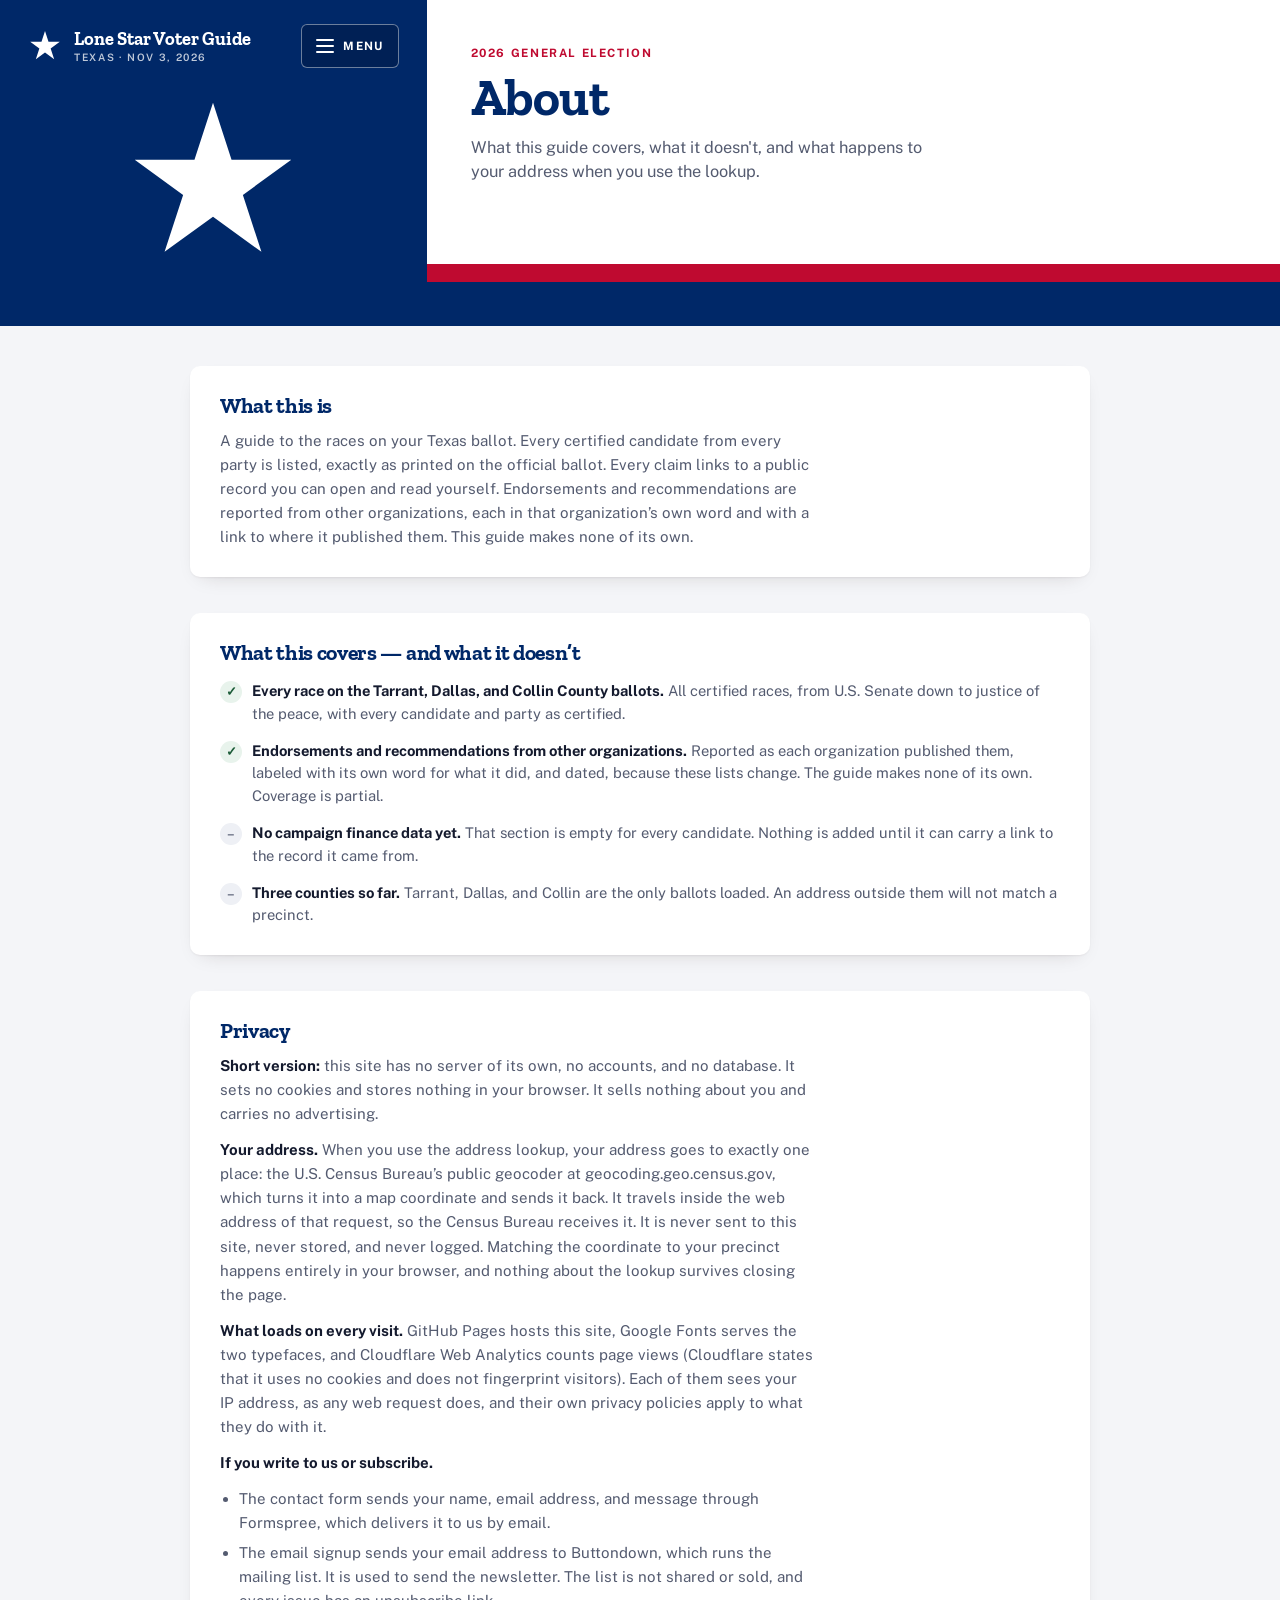
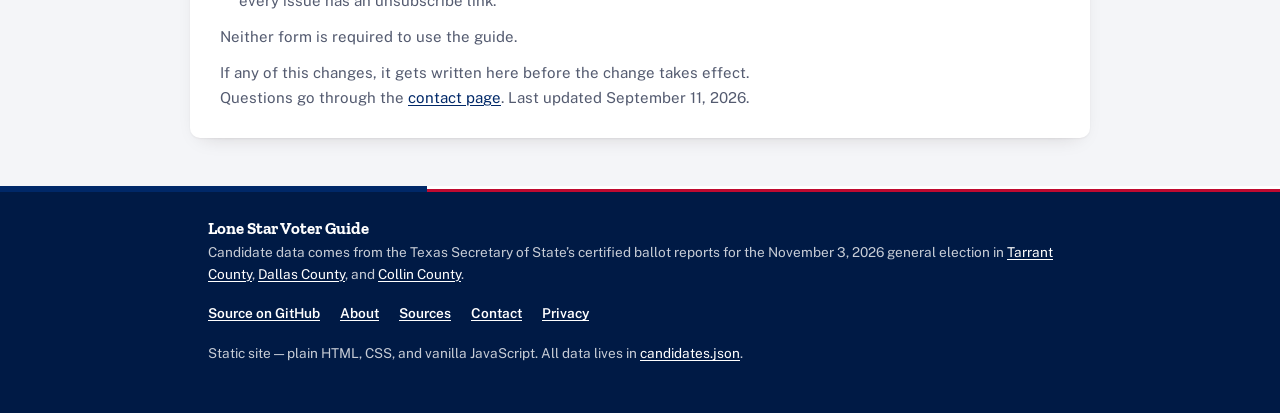
==== commit 8302f775: "Report True Texas Project recommendations on Tarrant nonpartisan races" ====
--- a/about.html
+++ b/about.html
@@ -58,8 +58,9 @@
     <h2 id="what-title">What this is</h2>
     <p>A guide to the races on your Texas ballot. Every certified candidate from every party is
       listed, exactly as printed on the official ballot. Every claim links to a public record you
-      can open and read yourself. When endorsements are added, they will be labeled as
-      endorsements, with a link to the group that published them.</p>
+      can open and read yourself. Endorsements and recommendations are reported from other
+      organizations, each in that organization&rsquo;s own word and with a link to where it
+      published them. This guide makes none of its own.</p>
   </section>
 
   <section class="panel scope" aria-labelledby="scope-title">
@@ -68,9 +69,12 @@
       <li class="scope-yes"><strong>Every race on the Tarrant, Dallas, and Collin County ballots.</strong>
         All certified races, from U.S. Senate down to justice of the peace, with every candidate
         and party as certified.</li>
-      <li class="scope-no"><strong>No endorsement or campaign finance data yet.</strong> Those
-        sections are empty for every candidate. Nothing is added until it can carry a link to the
-        record it came from.</li>
+      <li class="scope-yes"><strong>Endorsements and recommendations from other organizations.</strong>
+        Reported as each organization published them, labeled with its own word for what it did,
+        and dated, because these lists change. The guide makes none of its own. Coverage is
+        partial.</li>
+      <li class="scope-no"><strong>No campaign finance data yet.</strong> That section is empty for
+        every candidate. Nothing is added until it can carry a link to the record it came from.</li>
       <li class="scope-no"><strong>Three counties so far.</strong> Tarrant, Dallas, and Collin are the
         only ballots loaded. An address outside them will not match a precinct.</li>
     </ul>
--- a/styles.css
+++ b/styles.css
@@ -1471,6 +1471,18 @@
   letter-spacing: 0.08em;
 }
 
+/* A record's raceNote: a caveat about the race as printed here, such as an
+   unpublished ballot drawing. Plain sentence case, since it is read rather
+   than scanned, and set off from the names it qualifies. */
+.race-caveat {
+  margin: -4px 0 10px;
+  padding-left: 10px;
+  border-left: 3px solid var(--surface-sunk);
+  color: var(--muted);
+  font-size: 0.82rem;
+  line-height: 1.4;
+}
+
 /* ---------- Office explanations ---------- */
 
 /* A race title that has an explanation behind it is still, first, the race
@@ -1789,6 +1801,43 @@
   font-weight: 600;
 }
 
+.detail-hint {
+  margin: -4px 0 8px;
+  color: var(--muted);
+  font-size: 0.8rem;
+}
+
+/* Endorsement vs. recommendation: same gray, same size, told apart by the
+   word and by a solid vs. dashed outline. No party color, no accent, no
+   check mark — nothing that reads as this site's own approval. */
+.endorsement-type {
+  display: inline-block;
+  padding: 0 7px;
+  border: 1px solid var(--line-strong);
+  border-radius: 999px;
+  color: var(--muted);
+  font-size: 0.72rem;
+  font-weight: 600;
+  letter-spacing: 0.04em;
+  text-transform: uppercase;
+  vertical-align: 1px;
+}
+
+.endorsement-type-recommendation { border-style: dashed; }
+
+.endorsement-links {
+  display: flex;
+  flex-wrap: wrap;
+  align-items: baseline;
+  gap: 4px 14px;
+  margin-top: 4px;
+}
+
+.endorsement-links .source-link { margin-top: 0; }
+
+/* Paper only; see the print block. */
+.print-endorsements { display: none; }
+
 .amount {
   font-variant-numeric: tabular-nums;
   font-weight: 700;
@@ -2183,7 +2232,8 @@
    Paper gets one job: the races currently on screen, in the order they are
    currently in, with each race's candidates, party, and unopposed marker.
    Everything that exists to help someone navigate the site — hero, filters,
-   signup, banner, footer, and the sourced detail behind each candidate row —
+   signup, banner, footer, and the sourced detail behind each candidate row
+   (bar a one-line list of endorsements) —
    is furniture here, so it comes off. Single column, black on white, no
    shadows and no tinted panels: it has to survive a cheap printer.
    ========================================================================== */
@@ -2373,6 +2423,18 @@
     text-transform: none;
   }
 
+  /* Kept on paper: a voter carrying the slate needs to know its order may
+     not match the ballot in front of them. */
+  .race-caveat {
+    margin: 0;
+    padding: 0 0 0 9pt;
+    border: 0;
+    color: #000;
+    font-size: 8pt;
+    font-style: italic;
+    line-height: 1.2;
+  }
+
   /* ---------- Candidate lines ---------- */
 
   /* Slate print: with a party selected the sheet is a card to carry into the
@@ -2390,10 +2452,19 @@
 
   .candidate + .candidate { border-top: 0; }
 
-  /* Endorsements and donations stay off the sheet, and so does the disclosure
-     arrow that would have opened them. */
+  /* The expanded detail — links, dates, donations — stays off the sheet, and
+     so does the disclosure arrow that would have opened it. Endorsements come
+     back as one plain line under the name: who, and in their word what. */
   .candidate-detail { display: none !important; }
   details.candidate > .candidate-row::after { display: none !important; }
+
+  .print-endorsements {
+    display: block !important;
+    padding-left: 6pt;
+    font-size: 8.5pt;
+    font-style: italic;
+    line-height: 1.25;
+  }
 
   .candidate-row {
     display: block;
